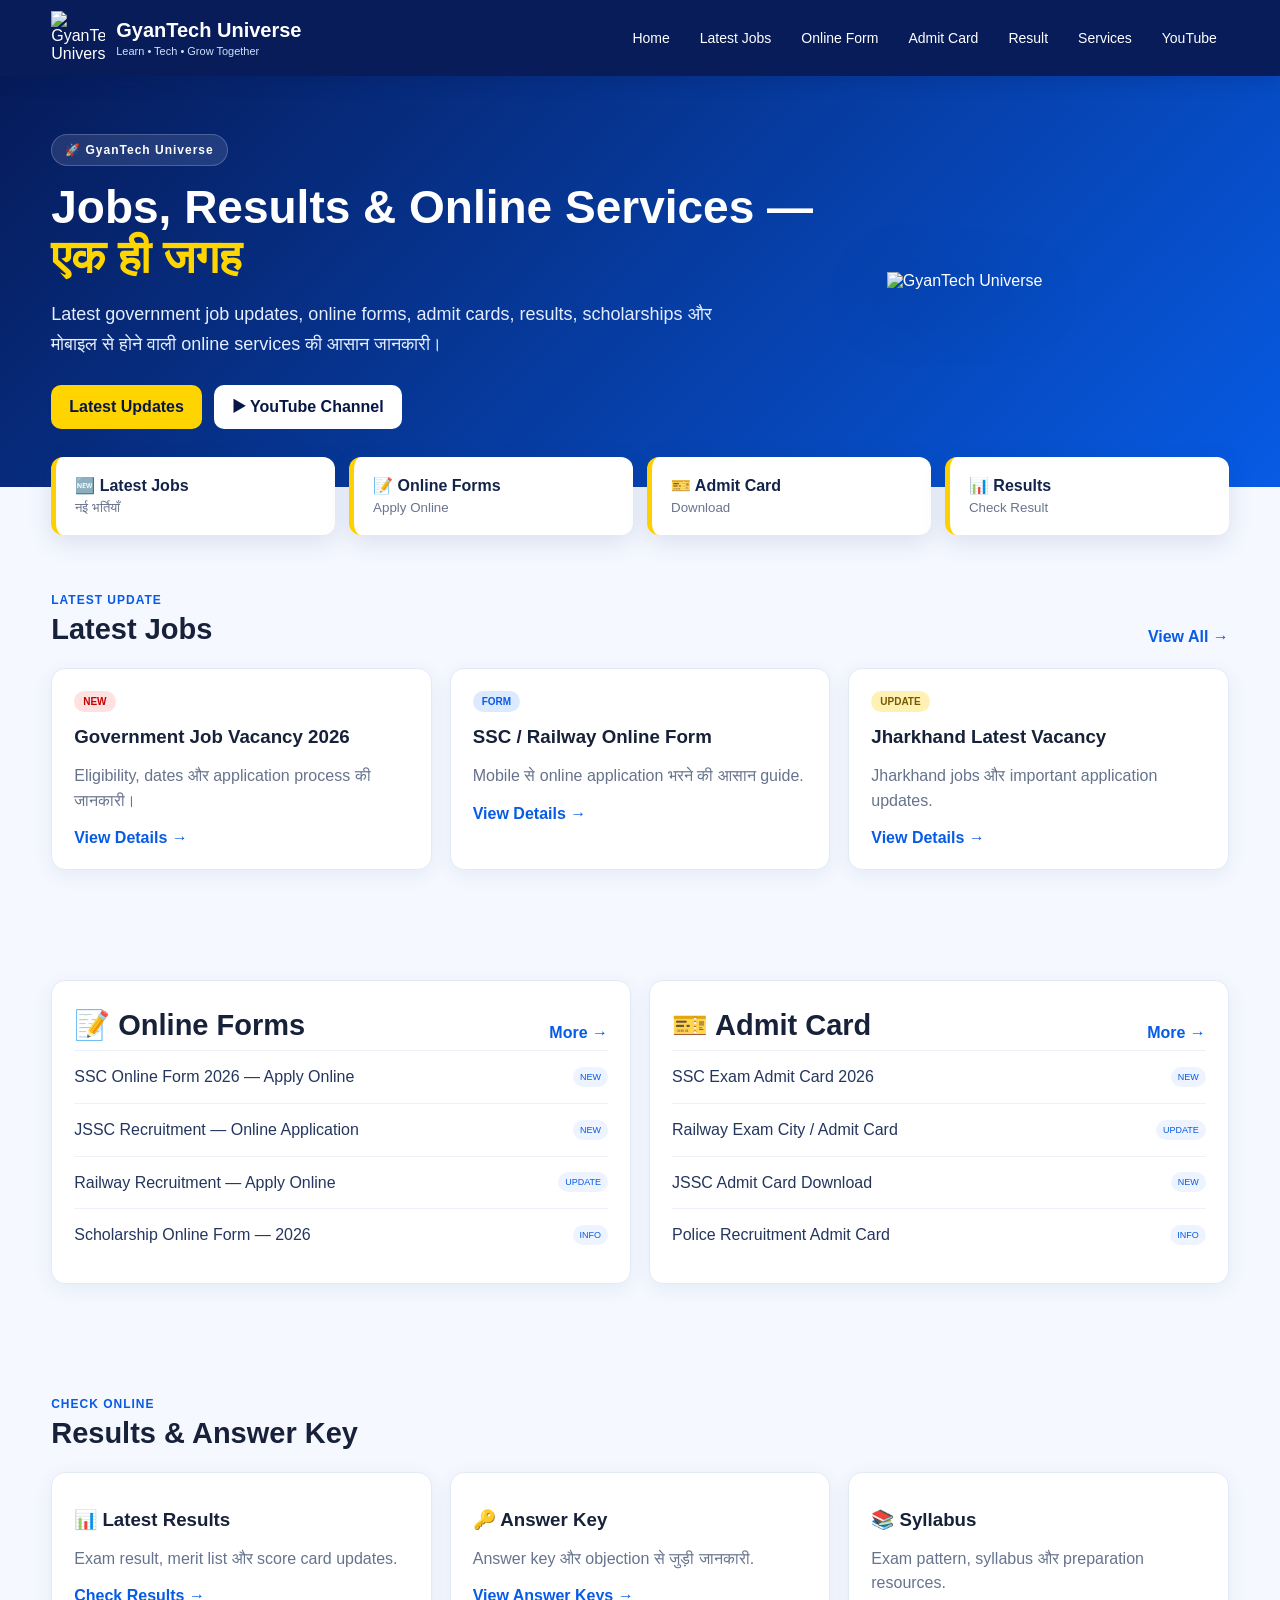
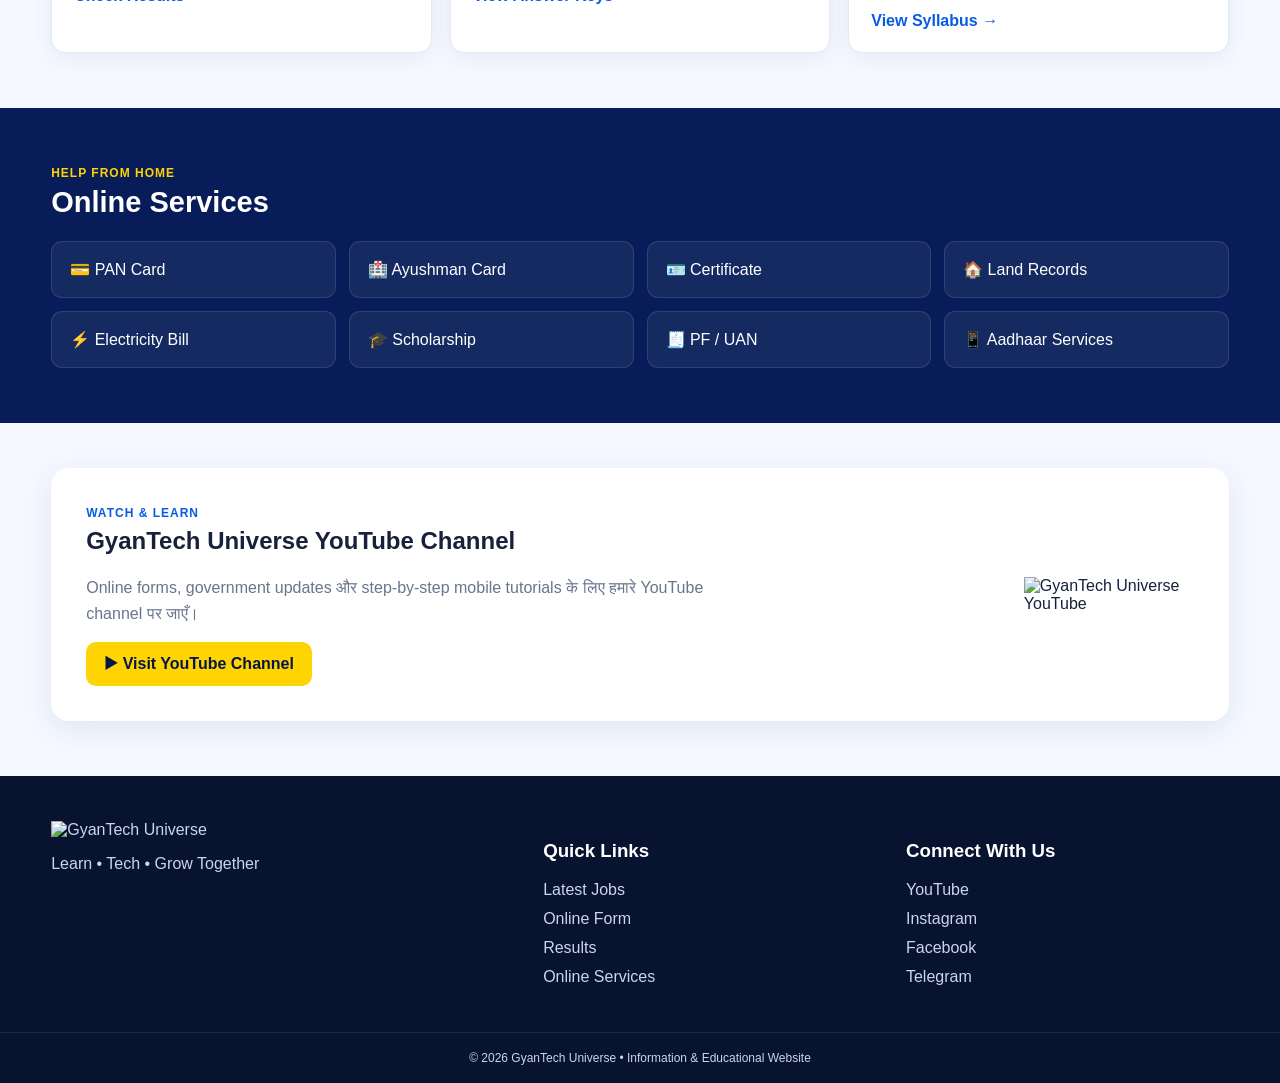
==== index.html @ 994e44c3 "Add files via upload" ====
<!DOCTYPE html>
<html lang="hi">
<head>
  <meta charset="UTF-8">
  <meta name="viewport" content="width=device-width, initial-scale=1.0">
  <meta name="description" content="GyanTech Universe - Latest Jobs, Online Forms, Results, Admit Cards, Scholarships and Online Services.">
  <title>GyanTech Universe | Jobs • Results • Online Services</title>
  <link rel="stylesheet" href="style.css">
</head>
<body>
  <header class="topbar">
    <div class="container nav">
      <a class="brand" href="#">
        <img src="assets/logo.png" alt="GyanTech Universe Logo">
        <div>
          <strong>GyanTech Universe</strong>
          <span>Learn • Tech • Grow Together</span>
        </div>
      </a>
      <button class="menu-btn" onclick="toggleMenu()">☰</button>
      <nav id="mainNav">
        <a href="#home">Home</a>
        <a href="#latest">Latest Jobs</a>
        <a href="#forms">Online Form</a>
        <a href="#admit">Admit Card</a>
        <a href="#results">Result</a>
        <a href="#services">Services</a>
        <a href="#youtube">YouTube</a>
      </nav>
    </div>
  </header>

  <main id="home">
    <section class="hero">
      <div class="container hero-grid">
        <div>
          <span class="pill">🚀 GyanTech Universe</span>
          <h1>Jobs, Results & Online Services — <span>एक ही जगह</span></h1>
          <p>Latest government job updates, online forms, admit cards, results, scholarships और मोबाइल से होने वाली online services की आसान जानकारी।</p>
          <div class="hero-actions">
            <a class="btn primary" href="#latest">Latest Updates</a>
            <a class="btn secondary" href="https://youtube.com/@gyantechuniverse" target="_blank" rel="noopener">▶ YouTube Channel</a>
          </div>
        </div>
        <div class="hero-card">
          <img src="assets/logo.png" alt="GyanTech Universe">
        </div>
      </div>
    </section>

    <section class="container quick-links">
      <a href="#latest"><b>🆕 Latest Jobs</b><small>नई भर्तियाँ</small></a>
      <a href="#forms"><b>📝 Online Forms</b><small>Apply Online</small></a>
      <a href="#admit"><b>🎫 Admit Card</b><small>Download</small></a>
      <a href="#results"><b>📊 Results</b><small>Check Result</small></a>
    </section>

    <section class="container section" id="latest">
      <div class="section-head">
        <div><span class="eyebrow">LATEST UPDATE</span><h2>Latest Jobs</h2></div>
        <a href="#latest">View All →</a>
      </div>
      <div class="cards">
        <article class="card"><span class="tag red">NEW</span><h3>Government Job Vacancy 2026</h3><p>Eligibility, dates और application process की जानकारी।</p><a href="#">View Details →</a></article>
        <article class="card"><span class="tag blue">FORM</span><h3>SSC / Railway Online Form</h3><p>Mobile से online application भरने की आसान guide.</p><a href="#">View Details →</a></article>
        <article class="card"><span class="tag yellow">UPDATE</span><h3>Jharkhand Latest Vacancy</h3><p>Jharkhand jobs और important application updates.</p><a href="#">View Details →</a></article>
      </div>
    </section>

    <section class="container section two-col" id="forms">
      <div class="panel">
        <div class="section-head compact"><h2>📝 Online Forms</h2><a href="#">More →</a></div>
        <ul class="update-list">
          <li><a href="#">SSC Online Form 2026 — Apply Online</a><span>NEW</span></li>
          <li><a href="#">JSSC Recruitment — Online Application</a><span>NEW</span></li>
          <li><a href="#">Railway Recruitment — Apply Online</a><span>UPDATE</span></li>
          <li><a href="#">Scholarship Online Form — 2026</a><span>INFO</span></li>
        </ul>
      </div>
      <div class="panel" id="admit">
        <div class="section-head compact"><h2>🎫 Admit Card</h2><a href="#">More →</a></div>
        <ul class="update-list">
          <li><a href="#">SSC Exam Admit Card 2026</a><span>NEW</span></li>
          <li><a href="#">Railway Exam City / Admit Card</a><span>UPDATE</span></li>
          <li><a href="#">JSSC Admit Card Download</a><span>NEW</span></li>
          <li><a href="#">Police Recruitment Admit Card</a><span>INFO</span></li>
        </ul>
      </div>
    </section>

    <section class="container section" id="results">
      <div class="section-head"><div><span class="eyebrow">CHECK ONLINE</span><h2>Results & Answer Key</h2></div></div>
      <div class="cards">
        <article class="card result"><h3>📊 Latest Results</h3><p>Exam result, merit list और score card updates.</p><a href="#">Check Results →</a></article>
        <article class="card result"><h3>🔑 Answer Key</h3><p>Answer key और objection से जुड़ी जानकारी.</p><a href="#">View Answer Keys →</a></article>
        <article class="card result"><h3>📚 Syllabus</h3><p>Exam pattern, syllabus और preparation resources.</p><a href="#">View Syllabus →</a></article>
      </div>
    </section>

    <section class="services section" id="services">
      <div class="container">
        <div class="section-head"><div><span class="eyebrow">HELP FROM HOME</span><h2>Online Services</h2></div></div>
        <div class="service-grid">
          <a href="#">💳 PAN Card</a><a href="#">🏥 Ayushman Card</a><a href="#">🪪 Certificate</a>
          <a href="#">🏠 Land Records</a><a href="#">⚡ Electricity Bill</a><a href="#">🎓 Scholarship</a>
          <a href="#">🧾 PF / UAN</a><a href="#">📱 Aadhaar Services</a>
        </div>
      </div>
    </section>

    <section class="container youtube" id="youtube">
      <div>
        <span class="eyebrow">WATCH & LEARN</span>
        <h2>GyanTech Universe YouTube Channel</h2>
        <p>Online forms, government updates और step-by-step mobile tutorials के लिए हमारे YouTube channel पर जाएँ।</p>
        <a class="btn primary" href="https://youtube.com/@gyantechuniverse" target="_blank" rel="noopener">▶ Visit YouTube Channel</a>
      </div>
      <img src="assets/logo.png" alt="GyanTech Universe YouTube">
    </section>
  </main>

  <footer>
    <div class="container footer-grid">
      <div><img src="assets/logo.png" alt="GyanTech Universe" class="footer-logo"><p>Learn • Tech • Grow Together</p></div>
      <div><h3>Quick Links</h3><a href="#latest">Latest Jobs</a><a href="#forms">Online Form</a><a href="#results">Results</a><a href="#services">Online Services</a></div>
      <div><h3>Connect With Us</h3><a href="https://youtube.com/@gyantechuniverse" target="_blank">YouTube</a><a href="#">Instagram</a><a href="#">Facebook</a><a href="#">Telegram</a></div>
    </div>
    <div class="copyright">© 2026 GyanTech Universe • Information & Educational Website</div>
  </footer>
  <script src="script.js"></script>
</body>
</html>
---- style.css ----
*{box-sizing:border-box}html{scroll-behavior:smooth}body{margin:0;font-family:Arial,Helvetica,sans-serif;background:#f5f8ff;color:#17213a}.container{width:min(1180px,92%);margin:auto}.topbar{position:sticky;top:0;z-index:20;background:#071c58;color:white;box-shadow:0 3px 18px #00164d33}.nav{min-height:76px;display:flex;align-items:center;gap:22px}.brand{display:flex;align-items:center;gap:11px;color:white;text-decoration:none;margin-right:auto}.brand img{width:54px;height:54px;object-fit:contain}.brand strong{display:block;font-size:20px}.brand span{display:block;font-size:11px;color:#cfe0ff;margin-top:3px}.nav nav{display:flex;gap:6px}.nav nav a{color:white;text-decoration:none;padding:11px 12px;border-radius:8px;font-size:14px}.nav nav a:hover{background:#123b9d}.menu-btn{display:none;background:none;border:0;color:white;font-size:27px}.hero{background:linear-gradient(135deg,#061b59,#075be5);color:white;padding:58px 0}.hero-grid{display:grid;grid-template-columns:1.35fr .65fr;align-items:center;gap:40px}.pill,.eyebrow{font-size:12px;font-weight:800;letter-spacing:1px}.pill{display:inline-block;background:#ffffff1c;border:1px solid #ffffff33;padding:8px 13px;border-radius:30px}.hero h1{font-size:46px;line-height:1.08;margin:17px 0}.hero h1 span{color:#ffd500}.hero p{font-size:18px;line-height:1.65;color:#e5eeff;max-width:700px}.hero-actions{display:flex;gap:12px;margin-top:25px}.btn{display:inline-block;text-decoration:none;font-weight:700;padding:13px 18px;border-radius:10px}.primary{background:#ffd400;color:#061746}.secondary{background:white;color:#061746}.hero-card{display:flex;justify-content:center}.hero-card img{width:min(360px,85%);filter:drop-shadow(0 15px 35px #0007)}.quick-links{display:grid;grid-template-columns:repeat(4,1fr);gap:14px;margin-top:-30px;position:relative}.quick-links a{background:white;padding:19px;border-radius:12px;box-shadow:0 7px 24px #183a7620;text-decoration:none;color:#13234a;border-left:5px solid #ffd000}.quick-links b,.quick-links small{display:block}.quick-links small{color:#69748d;margin-top:5px}.section{padding:55px 0}.section-head{display:flex;align-items:end;justify-content:space-between;margin-bottom:22px}.section-head h2{margin:5px 0 0;font-size:29px}.section-head a{color:#075be5;text-decoration:none;font-weight:700}.eyebrow{color:#075be5}.cards{display:grid;grid-template-columns:repeat(3,1fr);gap:18px}.card,.panel{background:white;border-radius:14px;padding:22px;box-shadow:0 5px 20px #183a7612;border:1px solid #e4eaf5}.card h3{margin:14px 0 9px}.card p{color:#66738d;line-height:1.55}.card a{color:#075be5;text-decoration:none;font-weight:700}.tag{display:inline-block;border-radius:20px;padding:5px 9px;font-size:10px;font-weight:800}.red{background:#ffe1e1;color:#c40000}.blue{background:#dceaff;color:#075be5}.yellow{background:#fff1b3;color:#765900}.two-col{display:grid;grid-template-columns:1fr 1fr;gap:18px}.compact{margin-bottom:8px}.update-list{padding:0;margin:0;list-style:none}.update-list li{display:flex;align-items:center;gap:10px;border-top:1px solid #edf0f6;padding:15px 0}.update-list a{color:#24365e;text-decoration:none;line-height:1.35;flex:1}.update-list span{font-size:9px;background:#eef4ff;color:#075be5;border-radius:12px;padding:5px 7px}.services{background:#071c58;color:white}.services .eyebrow{color:#ffd400}.service-grid{display:grid;grid-template-columns:repeat(4,1fr);gap:13px}.service-grid a{background:#ffffff10;border:1px solid #ffffff1c;color:white;text-decoration:none;padding:18px;border-radius:11px}.youtube{display:flex;justify-content:space-between;align-items:center;gap:30px;background:white;border-radius:18px;margin-top:45px;margin-bottom:55px;padding:35px;box-shadow:0 8px 30px #183a7618}.youtube p{color:#69748d;line-height:1.6;max-width:650px}.youtube img{width:170px}.youtube h2{margin-top:6px}footer{background:#07132f;color:#cbd5eb;padding-top:45px}.footer-grid{display:grid;grid-template-columns:1.4fr 1fr 1fr;gap:40px;padding-bottom:35px}.footer-logo{width:90px}.footer-grid h3{color:white}.footer-grid a{display:block;color:#cbd5eb;text-decoration:none;margin:11px 0}.copyright{text-align:center;border-top:1px solid #ffffff18;padding:18px;font-size:12px}@media(max-width:800px){.nav nav{display:none;position:absolute;left:4%;right:4%;top:70px;background:#071c58;padding:12px;border-radius:10px;flex-direction:column}.nav nav.show{display:flex}.menu-btn{display:block}.hero-grid{grid-template-columns:1fr}.hero h1{font-size:36px}.hero-card{order:-1}.quick-links{grid-template-columns:repeat(2,1fr)}.cards,.two-col{grid-template-columns:1fr}.service-grid{grid-template-columns:repeat(2,1fr)}.youtube{flex-direction:column;text-align:center}.footer-grid{grid-template-columns:1fr 1fr}}@media(max-width:480px){.brand strong{font-size:16px}.hero{padding:40px 0}.hero h1{font-size:31px}.hero p{font-size:16px}.quick-links{grid-template-columns:1fr 1fr}.service-grid{grid-template-columns:1fr 1fr}.footer-grid{grid-template-columns:1fr}.hero-actions{flex-direction:column}.btn{text-align:center}}
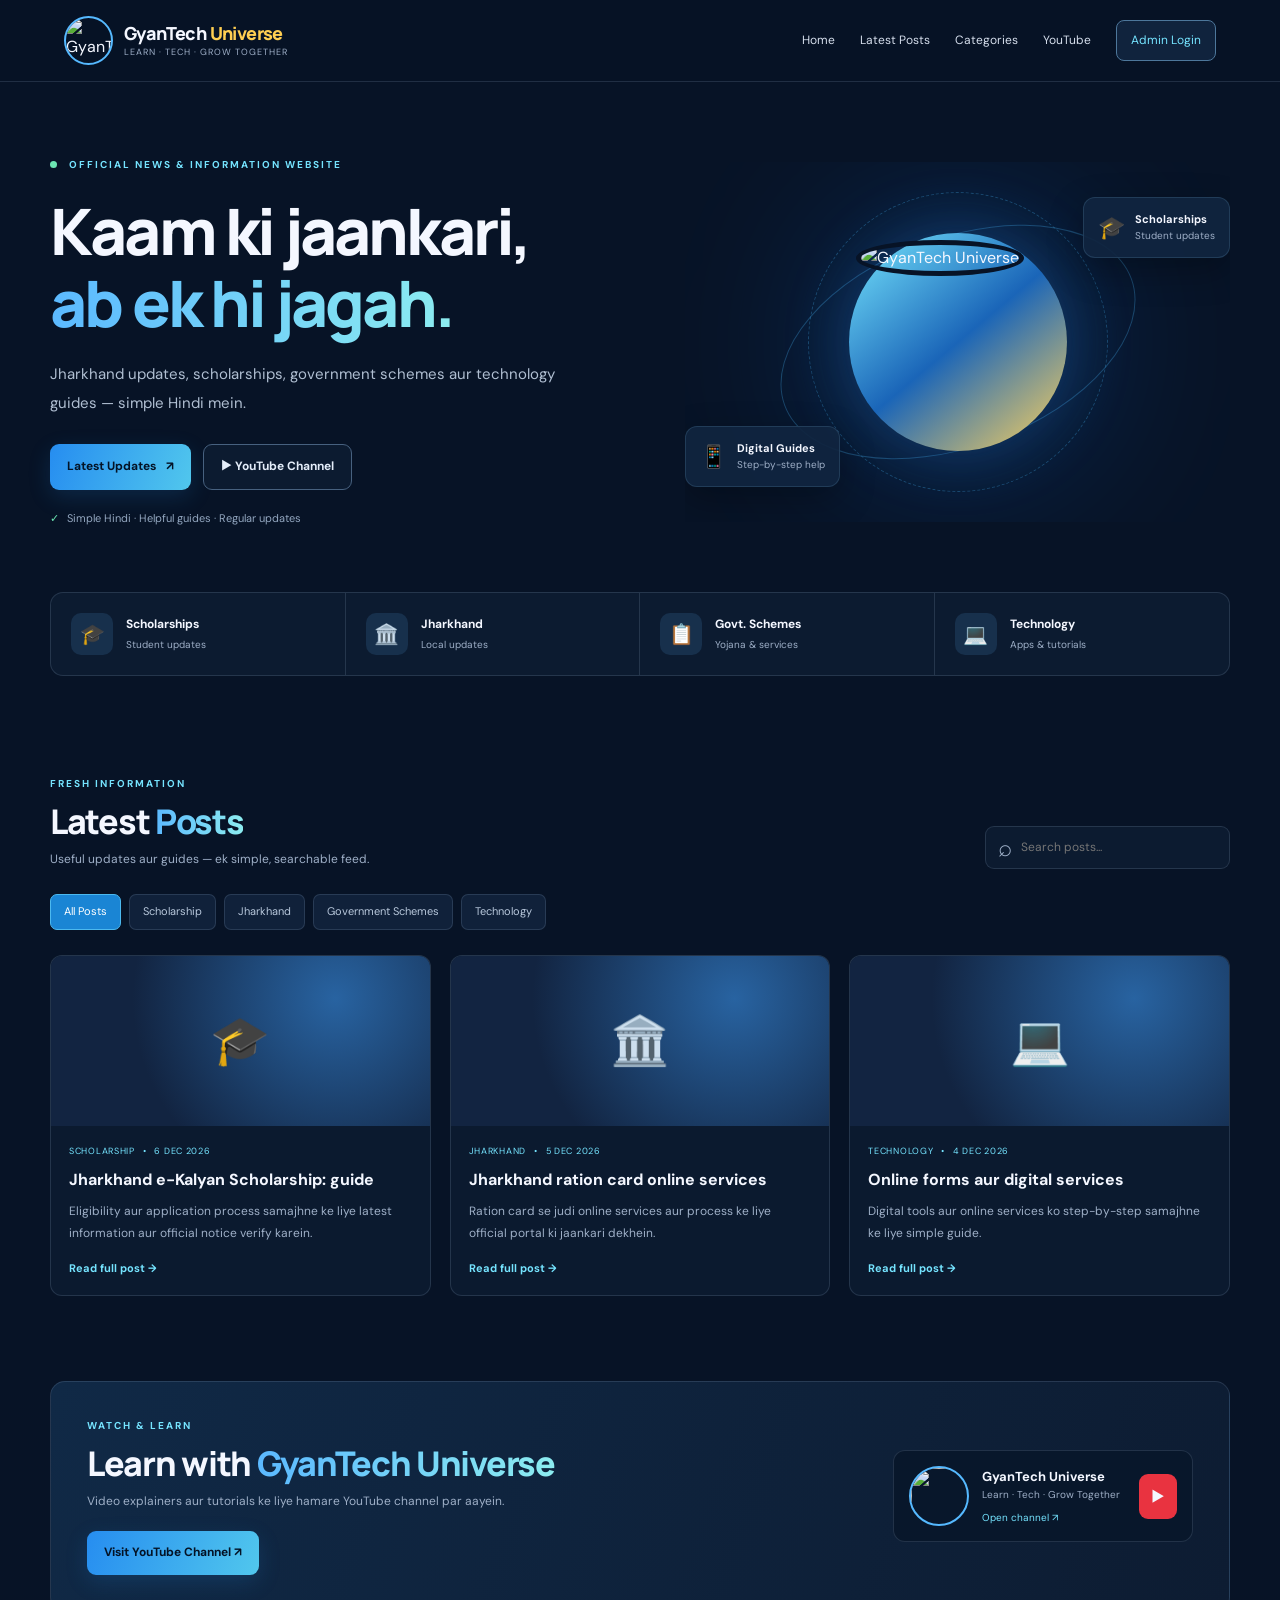
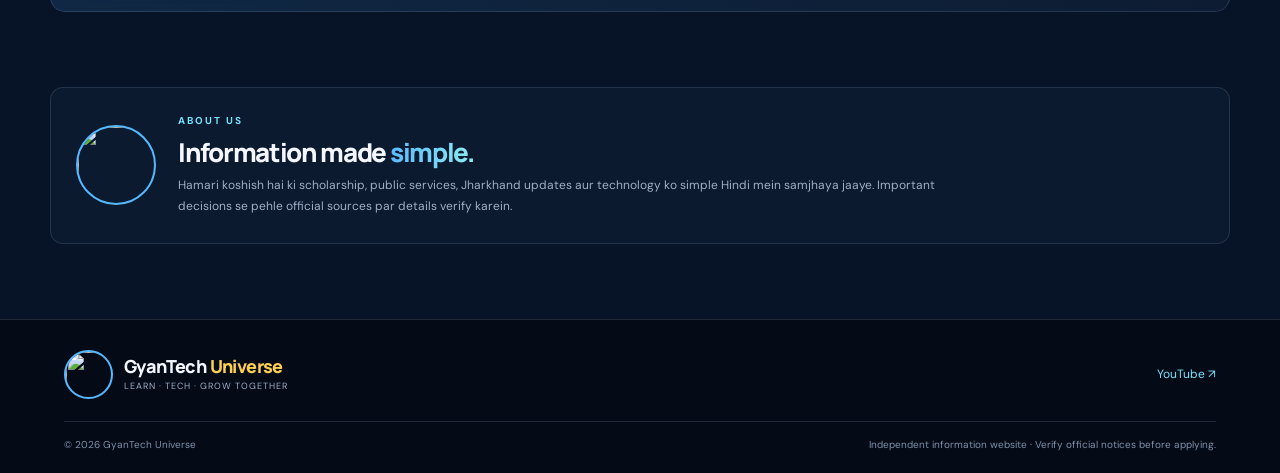
==== commit d37bc03a: "Add files via upload" ====
--- a/index.html
+++ b/index.html
@@ -1,132 +1,39 @@
-<!DOCTYPE html>
+<!doctype html>
 <html lang="hi">
 <head>
-  <meta charset="UTF-8">
-  <meta name="viewport" content="width=device-width, initial-scale=1.0">
-  <meta name="description" content="GyanTech Universe - Latest Jobs, Online Forms, Results, Admit Cards, Scholarships and Online Services.">
-  <title>GyanTech Universe | Jobs • Results • Online Services</title>
-  <link rel="stylesheet" href="style.css">
+<meta charset="utf-8"><meta name="viewport" content="width=device-width,initial-scale=1">
+<meta name="theme-color" content="#071326">
+<meta name="description" content="GyanTech Universe — Jharkhand updates, scholarships, government schemes, technology guides and useful tutorials.">
+<title>GyanTech Universe | News & Updates</title>
+<link rel="icon" href="assets/logo.jpg"><link rel="stylesheet" href="style.css">
 </head>
 <body>
-  <header class="topbar">
-    <div class="container nav">
-      <a class="brand" href="#">
-        <img src="assets/logo.png" alt="GyanTech Universe Logo">
-        <div>
-          <strong>GyanTech Universe</strong>
-          <span>Learn • Tech • Grow Together</span>
-        </div>
-      </a>
-      <button class="menu-btn" onclick="toggleMenu()">☰</button>
-      <nav id="mainNav">
-        <a href="#home">Home</a>
-        <a href="#latest">Latest Jobs</a>
-        <a href="#forms">Online Form</a>
-        <a href="#admit">Admit Card</a>
-        <a href="#results">Result</a>
-        <a href="#services">Services</a>
-        <a href="#youtube">YouTube</a>
-      </nav>
-    </div>
-  </header>
+<header class="site-header">
+  <a class="brand" href="#home"><img src="assets/logo.jpg" alt="GyanTech Universe logo"><span><b>GyanTech <i>Universe</i></b><small>LEARN · TECH · GROW TOGETHER</small></span></a>
+  <button class="hamburger" id="hamburger" aria-label="Menu">☰</button>
+  <nav id="nav"><a href="#home">Home</a><a href="#latest">Latest Posts</a><a href="#categories">Categories</a><a href="#videos">YouTube</a><button class="admin-open" id="adminOpen">Admin Login</button></nav>
+</header>
+<main>
+<section class="hero" id="home"><div class="hero-text"><div class="eyebrow"><span></span> OFFICIAL NEWS & INFORMATION WEBSITE</div><h1>Kaam ki jaankari,<br><em>ab ek hi jagah.</em></h1><p>Jharkhand updates, scholarships, government schemes aur technology guides — simple Hindi mein.</p><div class="hero-buttons"><a class="btn primary" href="#latest">Latest Updates <b>↗</b></a><a class="btn secondary" href="https://youtube.com/@gyantechuniverse?si=nOZBo9FG_jX35M6g" target="_blank" rel="noopener">▶ YouTube Channel</a></div><div class="trust"><span>✓</span> Simple Hindi · Helpful guides · Regular updates</div></div>
+<div class="hero-art"><div class="ring r1"></div><div class="ring r2"></div><div class="hero-logo"><img src="assets/logo.jpg" alt="GyanTech Universe"></div><div class="bubble bubble1">🎓 <span><b>Scholarships</b><small>Student updates</small></span></div><div class="bubble bubble2">📱 <span><b>Digital Guides</b><small>Step-by-step help</small></span></div></div></section>
+<section class="category-strip" id="categories">
+<a href="#latest" data-filter="Scholarship"><span>🎓</span><b>Scholarships</b><small>Student updates</small></a><a href="#latest" data-filter="Jharkhand"><span>🏛️</span><b>Jharkhand</b><small>Local updates</small></a><a href="#latest" data-filter="Government Scheme"><span>📋</span><b>Govt. Schemes</b><small>Yojana & services</small></a><a href="#latest" data-filter="Technology"><span>💻</span><b>Technology</b><small>Apps & tutorials</small></a>
+</section>
+<section class="section" id="latest"><div class="section-head"><div><div class="kicker">FRESH INFORMATION</div><h2>Latest <em>Posts</em></h2><p>Useful updates aur guides — ek simple, searchable feed.</p></div><div class="searchbox"><span>⌕</span><input id="searchInput" placeholder="Search posts..." aria-label="Search posts"></div></div>
+<div class="filters" id="filters"><button class="filter active" data-filter="All">All Posts</button><button class="filter" data-filter="Scholarship">Scholarship</button><button class="filter" data-filter="Jharkhand">Jharkhand</button><button class="filter" data-filter="Government Scheme">Government Schemes</button><button class="filter" data-filter="Technology">Technology</button></div>
+<div class="posts-grid" id="postsGrid"><div class="loading">Loading latest posts…</div></div><div class="empty hidden" id="emptyState">No posts found. Try another search.</div>
+</section>
+<section class="youtube-section" id="videos"><div><div class="kicker">WATCH & LEARN</div><h2>Learn with <em>GyanTech Universe</em></h2><p>Video explainers aur tutorials ke liye hamare YouTube channel par aayein.</p><a class="btn primary" href="https://youtube.com/@gyantechuniverse?si=nOZBo9FG_jX35M6g" target="_blank" rel="noopener">Visit YouTube Channel ↗</a></div><div class="yt-card"><img src="assets/logo.jpg" alt=""><div><b>GyanTech Universe</b><small>Learn · Tech · Grow Together</small><a href="https://youtube.com/@gyantechuniverse?si=nOZBo9FG_jX35M6g" target="_blank" rel="noopener">Open channel ↗</a></div><span class="play">▶</span></div></section>
+<section class="about"><img src="assets/logo.jpg" alt=""><div><div class="kicker">ABOUT US</div><h2>Information made <em>simple.</em></h2><p>Hamari koshish hai ki scholarship, public services, Jharkhand updates aur technology ko simple Hindi mein samjhaya jaaye. Important decisions se pehle official sources par details verify karein.</p></div></section>
+</main>
+<footer><div class="footer-top"><a class="brand" href="#home"><img src="assets/logo.jpg" alt=""><span><b>GyanTech <i>Universe</i></b><small>LEARN · TECH · GROW TOGETHER</small></span></a><a href="https://youtube.com/@gyantechuniverse" target="_blank" rel="noopener">YouTube ↗</a></div><div class="footer-bottom"><span>© <span id="year"></span> GyanTech Universe</span><span>Independent information website · Verify official notices before applying.</span></div></footer>
 
-  <main id="home">
-    <section class="hero">
-      <div class="container hero-grid">
-        <div>
-          <span class="pill">🚀 GyanTech Universe</span>
-          <h1>Jobs, Results & Online Services — <span>एक ही जगह</span></h1>
-          <p>Latest government job updates, online forms, admit cards, results, scholarships और मोबाइल से होने वाली online services की आसान जानकारी।</p>
-          <div class="hero-actions">
-            <a class="btn primary" href="#latest">Latest Updates</a>
-            <a class="btn secondary" href="https://youtube.com/@gyantechuniverse" target="_blank" rel="noopener">▶ YouTube Channel</a>
-          </div>
-        </div>
-        <div class="hero-card">
-          <img src="assets/logo.png" alt="GyanTech Universe">
-        </div>
-      </div>
-    </section>
-
-    <section class="container quick-links">
-      <a href="#latest"><b>🆕 Latest Jobs</b><small>नई भर्तियाँ</small></a>
-      <a href="#forms"><b>📝 Online Forms</b><small>Apply Online</small></a>
-      <a href="#admit"><b>🎫 Admit Card</b><small>Download</small></a>
-      <a href="#results"><b>📊 Results</b><small>Check Result</small></a>
-    </section>
-
-    <section class="container section" id="latest">
-      <div class="section-head">
-        <div><span class="eyebrow">LATEST UPDATE</span><h2>Latest Jobs</h2></div>
-        <a href="#latest">View All →</a>
-      </div>
-      <div class="cards">
-        <article class="card"><span class="tag red">NEW</span><h3>Government Job Vacancy 2026</h3><p>Eligibility, dates और application process की जानकारी।</p><a href="#">View Details →</a></article>
-        <article class="card"><span class="tag blue">FORM</span><h3>SSC / Railway Online Form</h3><p>Mobile से online application भरने की आसान guide.</p><a href="#">View Details →</a></article>
-        <article class="card"><span class="tag yellow">UPDATE</span><h3>Jharkhand Latest Vacancy</h3><p>Jharkhand jobs और important application updates.</p><a href="#">View Details →</a></article>
-      </div>
-    </section>
-
-    <section class="container section two-col" id="forms">
-      <div class="panel">
-        <div class="section-head compact"><h2>📝 Online Forms</h2><a href="#">More →</a></div>
-        <ul class="update-list">
-          <li><a href="#">SSC Online Form 2026 — Apply Online</a><span>NEW</span></li>
-          <li><a href="#">JSSC Recruitment — Online Application</a><span>NEW</span></li>
-          <li><a href="#">Railway Recruitment — Apply Online</a><span>UPDATE</span></li>
-          <li><a href="#">Scholarship Online Form — 2026</a><span>INFO</span></li>
-        </ul>
-      </div>
-      <div class="panel" id="admit">
-        <div class="section-head compact"><h2>🎫 Admit Card</h2><a href="#">More →</a></div>
-        <ul class="update-list">
-          <li><a href="#">SSC Exam Admit Card 2026</a><span>NEW</span></li>
-          <li><a href="#">Railway Exam City / Admit Card</a><span>UPDATE</span></li>
-          <li><a href="#">JSSC Admit Card Download</a><span>NEW</span></li>
-          <li><a href="#">Police Recruitment Admit Card</a><span>INFO</span></li>
-        </ul>
-      </div>
-    </section>
-
-    <section class="container section" id="results">
-      <div class="section-head"><div><span class="eyebrow">CHECK ONLINE</span><h2>Results & Answer Key</h2></div></div>
-      <div class="cards">
-        <article class="card result"><h3>📊 Latest Results</h3><p>Exam result, merit list और score card updates.</p><a href="#">Check Results →</a></article>
-        <article class="card result"><h3>🔑 Answer Key</h3><p>Answer key और objection से जुड़ी जानकारी.</p><a href="#">View Answer Keys →</a></article>
-        <article class="card result"><h3>📚 Syllabus</h3><p>Exam pattern, syllabus और preparation resources.</p><a href="#">View Syllabus →</a></article>
-      </div>
-    </section>
-
-    <section class="services section" id="services">
-      <div class="container">
-        <div class="section-head"><div><span class="eyebrow">HELP FROM HOME</span><h2>Online Services</h2></div></div>
-        <div class="service-grid">
-          <a href="#">💳 PAN Card</a><a href="#">🏥 Ayushman Card</a><a href="#">🪪 Certificate</a>
-          <a href="#">🏠 Land Records</a><a href="#">⚡ Electricity Bill</a><a href="#">🎓 Scholarship</a>
-          <a href="#">🧾 PF / UAN</a><a href="#">📱 Aadhaar Services</a>
-        </div>
-      </div>
-    </section>
-
-    <section class="container youtube" id="youtube">
-      <div>
-        <span class="eyebrow">WATCH & LEARN</span>
-        <h2>GyanTech Universe YouTube Channel</h2>
-        <p>Online forms, government updates और step-by-step mobile tutorials के लिए हमारे YouTube channel पर जाएँ।</p>
-        <a class="btn primary" href="https://youtube.com/@gyantechuniverse" target="_blank" rel="noopener">▶ Visit YouTube Channel</a>
-      </div>
-      <img src="assets/logo.png" alt="GyanTech Universe YouTube">
-    </section>
-  </main>
-
-  <footer>
-    <div class="container footer-grid">
-      <div><img src="assets/logo.png" alt="GyanTech Universe" class="footer-logo"><p>Learn • Tech • Grow Together</p></div>
-      <div><h3>Quick Links</h3><a href="#latest">Latest Jobs</a><a href="#forms">Online Form</a><a href="#results">Results</a><a href="#services">Online Services</a></div>
-      <div><h3>Connect With Us</h3><a href="https://youtube.com/@gyantechuniverse" target="_blank">YouTube</a><a href="#">Instagram</a><a href="#">Facebook</a><a href="#">Telegram</a></div>
-    </div>
-    <div class="copyright">© 2026 GyanTech Universe • Information & Educational Website</div>
-  </footer>
-  <script src="script.js"></script>
-</body>
-</html>
+<div class="modal hidden" id="adminModal" role="dialog" aria-modal="true" aria-labelledby="adminTitle"><div class="modal-card"><button class="modal-x" id="closeAdmin" aria-label="Close">×</button><div class="kicker">SITE MANAGEMENT</div><h2 id="adminTitle">Admin <em>Login</em></h2><p class="modal-intro">Login karke posts create, edit, publish ya delete karein.</p>
+<div id="loginPanel"><label>Email<input type="email" id="adminEmail" autocomplete="username" placeholder="admin@example.com"></label><label>Password<input type="password" id="adminPassword" autocomplete="current-password" placeholder="Your password"></label><button class="btn primary wide" id="loginBtn">Login to Admin Panel</button><p class="small-note">Admin account Supabase dashboard mein setup hota hai. Public visitors ko admin access nahi milega.</p></div>
+<div id="dashboard" class="hidden"><div class="dashboard-head"><b>Manage Posts</b><button class="btn primary" id="newPostBtn">＋ New Post</button></div><div id="adminMessage" class="message"></div><div id="adminPosts"></div><button class="btn secondary wide" id="logoutBtn">Log out</button></div>
+<div id="editor" class="hidden"><div class="editor-head"><h3 id="editorHeading">New post</h3><button class="text-button" id="cancelEditor">Cancel</button></div><form id="postForm"><input type="hidden" id="postId"><label>Post title *<input id="postTitle" required maxlength="150" placeholder="Post ka title"></label><label>Category *<select id="postCategory" required><option>Scholarship</option><option>Jharkhand</option><option>Government Scheme</option><option>Technology</option><option>Education</option><option>News</option></select></label><label>Short summary *<textarea id="postSummary" required rows="3" maxlength="300" placeholder="Post ka short description"></textarea></label><label>Full article *<textarea id="postContent" required rows="7" placeholder="Yahan poori jaankari likhein..."></textarea></label><label>Cover image (optional)<input type="file" id="postImage" accept="image/*"><small>JPG, PNG ya WebP. Supabase Storage mein upload hogi.</small></label><label>Related link (optional)<input type="url" id="postLink" placeholder="https://..."></label><div class="form-actions"><button class="btn secondary" type="button" id="cancelEditor2">Cancel</button><button class="btn primary" type="submit" id="publishBtn">Publish Post</button></div><div id="editorMessage" class="message"></div></form></div>
+<div id="configWarning" class="config-warning hidden">Supabase config abhi set nahi hai. README mein diye gaye steps follow karke <code>config.js</code> mein Project URL aur anon/publishable key add karein. Secret/service-role key kabhi website mein mat daalein.</div>
+</div></div>
+<div class="toast hidden" id="toast"></div>
+<script src="config.js"></script><script src="app.js"></script>
+</body></html>
--- a/style.css
+++ b/style.css
@@ -1 +1,5 @@
-*{box-sizing:border-box}html{scroll-behavior:smooth}body{margin:0;font-family:Arial,Helvetica,sans-serif;background:#f5f8ff;color:#17213a}.container{width:min(1180px,92%);margin:auto}.topbar{position:sticky;top:0;z-index:20;background:#071c58;color:white;box-shadow:0 3px 18px #00164d33}.nav{min-height:76px;display:flex;align-items:center;gap:22px}.brand{display:flex;align-items:center;gap:11px;color:white;text-decoration:none;margin-right:auto}.brand img{width:54px;height:54px;object-fit:contain}.brand strong{display:block;font-size:20px}.brand span{display:block;font-size:11px;color:#cfe0ff;margin-top:3px}.nav nav{display:flex;gap:6px}.nav nav a{color:white;text-decoration:none;padding:11px 12px;border-radius:8px;font-size:14px}.nav nav a:hover{background:#123b9d}.menu-btn{display:none;background:none;border:0;color:white;font-size:27px}.hero{background:linear-gradient(135deg,#061b59,#075be5);color:white;padding:58px 0}.hero-grid{display:grid;grid-template-columns:1.35fr .65fr;align-items:center;gap:40px}.pill,.eyebrow{font-size:12px;font-weight:800;letter-spacing:1px}.pill{display:inline-block;background:#ffffff1c;border:1px solid #ffffff33;padding:8px 13px;border-radius:30px}.hero h1{font-size:46px;line-height:1.08;margin:17px 0}.hero h1 span{color:#ffd500}.hero p{font-size:18px;line-height:1.65;color:#e5eeff;max-width:700px}.hero-actions{display:flex;gap:12px;margin-top:25px}.btn{display:inline-block;text-decoration:none;font-weight:700;padding:13px 18px;border-radius:10px}.primary{background:#ffd400;color:#061746}.secondary{background:white;color:#061746}.hero-card{display:flex;justify-content:center}.hero-card img{width:min(360px,85%);filter:drop-shadow(0 15px 35px #0007)}.quick-links{display:grid;grid-template-columns:repeat(4,1fr);gap:14px;margin-top:-30px;position:relative}.quick-links a{background:white;padding:19px;border-radius:12px;box-shadow:0 7px 24px #183a7620;text-decoration:none;color:#13234a;border-left:5px solid #ffd000}.quick-links b,.quick-links small{display:block}.quick-links small{color:#69748d;margin-top:5px}.section{padding:55px 0}.section-head{display:flex;align-items:end;justify-content:space-between;margin-bottom:22px}.section-head h2{margin:5px 0 0;font-size:29px}.section-head a{color:#075be5;text-decoration:none;font-weight:700}.eyebrow{color:#075be5}.cards{display:grid;grid-template-columns:repeat(3,1fr);gap:18px}.card,.panel{background:white;border-radius:14px;padding:22px;box-shadow:0 5px 20px #183a7612;border:1px solid #e4eaf5}.card h3{margin:14px 0 9px}.card p{color:#66738d;line-height:1.55}.card a{color:#075be5;text-decoration:none;font-weight:700}.tag{display:inline-block;border-radius:20px;padding:5px 9px;font-size:10px;font-weight:800}.red{background:#ffe1e1;color:#c40000}.blue{background:#dceaff;color:#075be5}.yellow{background:#fff1b3;color:#765900}.two-col{display:grid;grid-template-columns:1fr 1fr;gap:18px}.compact{margin-bottom:8px}.update-list{padding:0;margin:0;list-style:none}.update-list li{display:flex;align-items:center;gap:10px;border-top:1px solid #edf0f6;padding:15px 0}.update-list a{color:#24365e;text-decoration:none;line-height:1.35;flex:1}.update-list span{font-size:9px;background:#eef4ff;color:#075be5;border-radius:12px;padding:5px 7px}.services{background:#071c58;color:white}.services .eyebrow{color:#ffd400}.service-grid{display:grid;grid-template-columns:repeat(4,1fr);gap:13px}.service-grid a{background:#ffffff10;border:1px solid #ffffff1c;color:white;text-decoration:none;padding:18px;border-radius:11px}.youtube{display:flex;justify-content:space-between;align-items:center;gap:30px;background:white;border-radius:18px;margin-top:45px;margin-bottom:55px;padding:35px;box-shadow:0 8px 30px #183a7618}.youtube p{color:#69748d;line-height:1.6;max-width:650px}.youtube img{width:170px}.youtube h2{margin-top:6px}footer{background:#07132f;color:#cbd5eb;padding-top:45px}.footer-grid{display:grid;grid-template-columns:1.4fr 1fr 1fr;gap:40px;padding-bottom:35px}.footer-logo{width:90px}.footer-grid h3{color:white}.footer-grid a{display:block;color:#cbd5eb;text-decoration:none;margin:11px 0}.copyright{text-align:center;border-top:1px solid #ffffff18;padding:18px;font-size:12px}@media(max-width:800px){.nav nav{display:none;position:absolute;left:4%;right:4%;top:70px;background:#071c58;padding:12px;border-radius:10px;flex-direction:column}.nav nav.show{display:flex}.menu-btn{display:block}.hero-grid{grid-template-columns:1fr}.hero h1{font-size:36px}.hero-card{order:-1}.quick-links{grid-template-columns:repeat(2,1fr)}.cards,.two-col{grid-template-columns:1fr}.service-grid{grid-template-columns:repeat(2,1fr)}.youtube{flex-direction:column;text-align:center}.footer-grid{grid-template-columns:1fr 1fr}}@media(max-width:480px){.brand strong{font-size:16px}.hero{padding:40px 0}.hero h1{font-size:31px}.hero p{font-size:16px}.quick-links{grid-template-columns:1fr 1fr}.service-grid{grid-template-columns:1fr 1fr}.footer-grid{grid-template-columns:1fr}.hero-actions{flex-direction:column}.btn{text-align:center}}
+@import url('https://fonts.googleapis.com/css2?family=DM+Sans:wght@400;500;600;700&family=Manrope:wght@400;500;600;700;800&display=swap');
+:root{--bg:#071326;--panel:#0d1c33;--panel2:#112540;--text:#f4f7ff;--muted:#9eafc7;--blue:#55b9ff;--cyan:#75e4ff;--gold:#ffcf52;--line:rgba(166,190,224,.16);--green:#6ce6b3;--red:#ff7780}*{box-sizing:border-box}html{scroll-behavior:smooth;scroll-padding-top:90px}body{margin:0;background:var(--bg);color:var(--text);font-family:'DM Sans',sans-serif;line-height:1.6}a{color:inherit;text-decoration:none}button,input,textarea,select{font:inherit}.site-header{height:82px;padding:0 max(5%,calc((100% - 1180px)/2));display:flex;align-items:center;justify-content:space-between;border-bottom:1px solid var(--line);background:#071326ed;position:sticky;top:0;z-index:10;backdrop-filter:blur(15px)}.brand{display:flex;align-items:center;gap:11px}.brand img{width:49px;height:49px;object-fit:cover;border-radius:50%;border:2px solid var(--blue)}.brand b{display:block;font:800 18px Manrope,sans-serif;letter-spacing:-.6px;line-height:1.3}.brand i{font-style:normal;color:var(--gold)}.brand small{display:block;font-size:9px;letter-spacing:1px;color:var(--muted)}nav{display:flex;align-items:center;gap:25px;font-size:12px;color:#d5deec}nav>a:hover{color:var(--cyan)}.admin-open{border:1px solid #4d779b;border-radius:8px;padding:10px 14px;color:var(--cyan);background:#10233d;cursor:pointer;font-size:12px}.hamburger{display:none;background:none;border:0;color:white;font-size:25px}.hero{max-width:1180px;margin:auto;padding:75px 0 65px;display:grid;grid-template-columns:1fr .9fr;align-items:center;gap:30px;min-height:495px}.eyebrow,.kicker{font-size:10px;font-weight:700;letter-spacing:2px;color:var(--cyan)}.eyebrow span{display:inline-block;width:7px;height:7px;border-radius:50%;background:var(--green);margin-right:8px}.hero h1{font:800 clamp(42px,5vw,65px)/1.12 Manrope,sans-serif;letter-spacing:-2.8px;margin:22px 0}.hero h1 em,.section-head h2 em,.youtube-section h2 em,.about h2 em,.modal h2 em{font-style:normal;background:linear-gradient(90deg,#5bb9ff,#8cecf0);color:transparent;background-clip:text}.hero-text>p{max-width:510px;color:#b0bfd2;font-size:15px;line-height:1.9}.hero-buttons{display:flex;gap:12px;flex-wrap:wrap;margin:27px 0 20px}.btn{display:inline-flex;align-items:center;justify-content:center;gap:10px;border-radius:9px;padding:12px 17px;font-size:12px;font-weight:700;border:0;cursor:pointer;transition:transform .2s}.btn:hover{transform:translateY(-2px)}.primary{background:linear-gradient(110deg,#268df0,#51c7ed);color:#041326;box-shadow:0 7px 22px #238ee52b}.secondary{border:1px solid #47617f;color:#e4edf9;background:#0c1b30}.trust{font-size:11px;color:#93a7c0}.trust span{color:var(--green);margin-right:5px}.hero-art{height:360px;position:relative;display:grid;place-items:center;overflow:hidden}.ring{position:absolute;border:1px solid #4ab5f74a;border-radius:50%;transform:rotate(-20deg)}.r1{width:370px;height:210px}.r2{width:300px;height:300px;border-style:dashed}.hero-art:before{content:"";position:absolute;width:240px;height:240px;border-radius:50%;background:#1a7df9;filter:blur(90px);opacity:.3}.hero-logo{width:218px;height:218px;padding:7px;border-radius:50%;background:linear-gradient(140deg,#77e8ff,#1a65b8,#ffd45e);z-index:1;box-shadow:0 0 65px #248ff344}.hero-logo img{width:100%;height:100%;object-fit:cover;border-radius:50%;border:5px solid #071326}.bubble{position:absolute;z-index:2;display:flex;align-items:center;gap:10px;background:#112540ed;border:1px solid #5c8db33b;border-radius:12px;padding:12px 14px;box-shadow:0 12px 35px #0004;font-size:22px}.bubble b,.bubble small{display:block}.bubble b{font-size:11px}.bubble small{font-size:10px;color:var(--muted)}.bubble1{right:0;top:35px}.bubble2{left:0;bottom:35px}.category-strip{max-width:1180px;margin:0 auto 25px;display:grid;grid-template-columns:repeat(4,1fr);background:#0c1b30;border:1px solid var(--line);border-radius:13px;overflow:hidden}.category-strip a{padding:20px;display:grid;grid-template-columns:43px 1fr;grid-template-rows:auto auto;column-gap:12px;border-right:1px solid var(--line);align-items:center}.category-strip a:last-child{border:0}.category-strip a:hover{background:#132945}.category-strip a>span{grid-row:span 2;display:grid;place-items:center;width:42px;height:42px;background:#17304c;border-radius:10px;font-size:20px}.category-strip b{font-size:12px}.category-strip small{font-size:10px;color:var(--muted)}.section{max-width:1180px;margin:auto;padding:75px 0}.section-head{display:flex;justify-content:space-between;align-items:end;gap:20px;margin-bottom:23px}.section-head h2,.youtube-section h2,.about h2{font:800 34px Manrope,sans-serif;letter-spacing:-1.3px;margin:6px 0}.section-head p,.youtube-section p,.about p{font-size:12px;color:var(--muted);margin:0}.searchbox{display:flex;align-items:center;gap:9px;background:#0c1b30;border:1px solid var(--line);border-radius:9px;padding:0 12px;width:245px;color:var(--muted)}.searchbox span{font-size:24px}.searchbox input{min-width:0;width:100%;padding:11px 0;background:transparent;border:0;outline:0;color:white;font-size:12px}.filters{display:flex;gap:8px;flex-wrap:wrap;margin:25px 0}.filter{background:#10213a;border:1px solid var(--line);color:#b8c8dc;padding:8px 13px;border-radius:7px;font-size:11px;cursor:pointer}.filter.active,.filter:hover{background:#1a85d4;color:white;border-color:#4cb9ef}.posts-grid{display:grid;grid-template-columns:repeat(3,1fr);gap:19px}.post-card{background:#0b1a2f;border:1px solid var(--line);border-radius:12px;overflow:hidden;display:flex;flex-direction:column;min-width:0;transition:transform .2s,border-color .2s}.post-card:hover{transform:translateY(-4px);border-color:#4b9cce88}.post-image{height:170px;width:100%;object-fit:cover;background:linear-gradient(135deg,#124c80,#18224f)}.post-placeholder{height:170px;display:grid;place-items:center;font-size:48px;background:radial-gradient(circle at 75% 25%,#2863a1,#122441 65%)}.post-content{padding:18px;display:flex;flex-direction:column;flex:1}.post-meta{display:flex;gap:8px;align-items:center;font-size:9px;letter-spacing:.7px;color:var(--cyan);text-transform:uppercase}.post-content h3{font-size:16px;line-height:1.45;margin:10px 0}.post-content p{font-size:12px;color:var(--muted);line-height:1.8;margin:0 0 15px}.read-more{margin-top:auto;font-size:11px;color:var(--cyan);font-weight:700}.loading,.empty{padding:40px;text-align:center;color:var(--muted);border:1px dashed var(--line);border-radius:10px;grid-column:1/-1;font-size:13px}.hidden{display:none!important}.youtube-section{max-width:1180px;margin:10px auto 75px;padding:36px;background:linear-gradient(110deg,#102946,#0d1c32);border:1px solid var(--line);border-radius:15px;display:flex;align-items:center;justify-content:space-between;gap:30px}.youtube-section p{margin-bottom:20px}.yt-card{min-width:300px;display:flex;align-items:center;gap:13px;background:#08172b;border:1px solid var(--line);border-radius:12px;padding:15px}.yt-card img{width:60px;height:60px;object-fit:cover;border-radius:50%;border:2px solid var(--blue)}.yt-card b,.yt-card small,.yt-card a{display:block}.yt-card b{font-size:13px}.yt-card small{font-size:10px;color:var(--muted)}.yt-card a{font-size:10px;color:var(--cyan);margin-top:7px}.play{margin-left:auto;background:#e93340;border-radius:9px;padding:10px 12px}.about{max-width:1180px;margin:0 auto 75px;display:flex;align-items:center;gap:22px;padding:25px;border:1px solid var(--line);border-radius:13px;background:#0b1a2e}.about>img{width:80px;height:80px;object-fit:cover;border-radius:50%;border:2px solid var(--blue)}.about h2{font-size:26px;margin:5px 0}.about p{max-width:800px;line-height:1.8}footer{padding:30px max(5%,calc((100% - 1180px)/2)) 20px;background:#040b17;border-top:1px solid var(--line)}.footer-top,.footer-bottom{display:flex;justify-content:space-between;align-items:center;gap:15px}.footer-top>a:last-child{font-size:12px;color:var(--cyan)}.footer-bottom{border-top:1px solid var(--line);margin-top:22px;padding-top:15px;font-size:10px;color:#7f91aa}.modal{position:fixed;inset:0;z-index:30;background:#020713d9;display:flex;align-items:center;justify-content:center;padding:16px;overflow-y:auto}.modal-card{position:relative;width:min(100%,560px);max-height:92vh;overflow-y:auto;padding:28px;background:#0b1b30;border:1px solid #4b7193;border-radius:15px;box-shadow:0 25px 90px #0009}.modal-x{position:absolute;right:17px;top:12px;border:0;background:transparent;color:#c8d5e6;font-size:28px;cursor:pointer}.modal h2{font:800 28px Manrope,sans-serif;margin:5px 0}.modal-intro,.small-note{font-size:12px;color:var(--muted)}label{display:block;font-size:11px;font-weight:700;color:#d8e5f5;margin:15px 0}label input:not([type=file]),label textarea,label select{display:block;width:100%;margin-top:6px;padding:11px 12px;background:#061326;border:1px solid #2b4460;border-radius:7px;color:#f5f8ff;outline:0;font-size:12px}label input:focus,label textarea:focus,label select:focus{border-color:var(--blue)}label input[type=file]{display:block;margin-top:8px;width:100%;font-size:11px;color:var(--muted)}label small{display:block;font-weight:400;color:var(--muted);margin-top:5px}.wide{width:100%;margin-top:8px}.small-note{line-height:1.7}.config-warning{padding:13px;background:#4a3717;color:#f6dda0;border:1px solid #967128;border-radius:8px;font-size:11px;line-height:1.7;margin-top:15px}.config-warning code{color:#fff}.dashboard-head,.editor-head,.form-actions{display:flex;justify-content:space-between;align-items:center;gap:10px}.dashboard-head{margin:15px 0}.dashboard-head>b{font-size:14px}.admin-post-row{display:flex;align-items:center;gap:10px;padding:12px 0;border-top:1px solid var(--line)}.admin-post-row .row-text{flex:1;min-width:0}.admin-post-row b{display:block;font-size:12px;overflow-wrap:anywhere}.admin-post-row small{color:var(--muted);font-size:10px}.mini-button{border:1px solid #45617e;background:#10233d;color:#d9e7f8;border-radius:6px;padding:6px 9px;font-size:10px;cursor:pointer}.mini-button.danger{border-color:#873c49;color:#ffadb3}.editor-head h3{margin:0;font-size:16px}.text-button{border:0;background:none;color:var(--cyan);font-size:11px;cursor:pointer}.message{font-size:11px;margin:9px 0;color:var(--green);line-height:1.7}.message.error{color:#ff9ca4}.form-actions{justify-content:flex-end;margin-top:20px}.toast{position:fixed;bottom:22px;left:50%;transform:translateX(-50%);z-index:50;background:#143f37;color:#c3ffe7;border:1px solid #3d9b7b;border-radius:9px;padding:12px 18px;font-size:12px;box-shadow:0 10px 30px #0005;max-width:90vw}
+@media(max-width:1240px){.hero,.section,.category-strip,.youtube-section,.about{margin-left:5%;margin-right:5%}.site-header{padding:0 5%}}
+@media(max-width:800px){.site-header{height:72px}.hamburger{display:block}nav{display:none;position:absolute;top:71px;left:0;right:0;background:#08162a;padding:18px 5%;flex-direction:column;align-items:stretch;gap:15px;border-bottom:1px solid var(--line)}nav.open{display:flex}.admin-open{width:100%}.hero{grid-template-columns:1fr;padding-top:35px;gap:0}.hero-art{grid-row:1;height:300px}.hero-text{text-align:center}.hero-text>p{margin-left:auto;margin-right:auto}.hero-buttons{justify-content:center}.hero-logo{width:175px;height:175px}.category-strip{grid-template-columns:repeat(2,1fr)}.category-strip a:nth-child(2){border-right:0}.category-strip a:nth-child(-n+2){border-bottom:1px solid var(--line)}.section{padding:55px 0}.posts-grid{grid-template-columns:repeat(2,1fr)}.section-head{align-items:flex-start;flex-direction:column}.searchbox{width:100%}.youtube-section{padding:25px;flex-direction:column;align-items:flex-start}.yt-card{width:100%;min-width:0}.about{align-items:flex-start}.about>img{width:65px;height:65px;flex-shrink:0}}
+@media(max-width:520px){.brand img{width:42px;height:42px}.brand b{font-size:16px}.brand small{font-size:8px}.hero{margin-left:6%;margin-right:6%;padding-top:25px}.hero-art{height:265px}.hero-logo{width:155px;height:155px}.bubble{padding:9px;font-size:18px}.bubble b{font-size:10px}.bubble small{font-size:9px}.bubble1{top:17px}.bubble2{bottom:15px}.hero h1{font-size:42px;letter-spacing:-2px}.hero-text>p{font-size:13px}.hero-buttons .btn{padding:11px;font-size:10px}.category-strip{margin-left:4%;margin-right:4%}.category-strip a{padding:13px 10px;column-gap:8px}.category-strip a>span{width:35px;height:35px;font-size:17px}.category-strip b{font-size:11px}.category-strip small{font-size:9px}.section{margin-left:5%;margin-right:5%}.section-head h2,.youtube-section h2{font-size:29px}.posts-grid{grid-template-columns:1fr}.post-image,.post-placeholder{height:190px}.youtube-section{margin-left:5%;margin-right:5%;padding:20px}.about{margin-left:5%;margin-right:5%;padding:18px;gap:14px}.about>img{width:52px;height:52px}.about h2{font-size:21px}.about p{font-size:11px}.footer-bottom{align-items:flex-start;flex-direction:column}.modal-card{padding:23px 18px}.modal h2{font-size:25px}}
